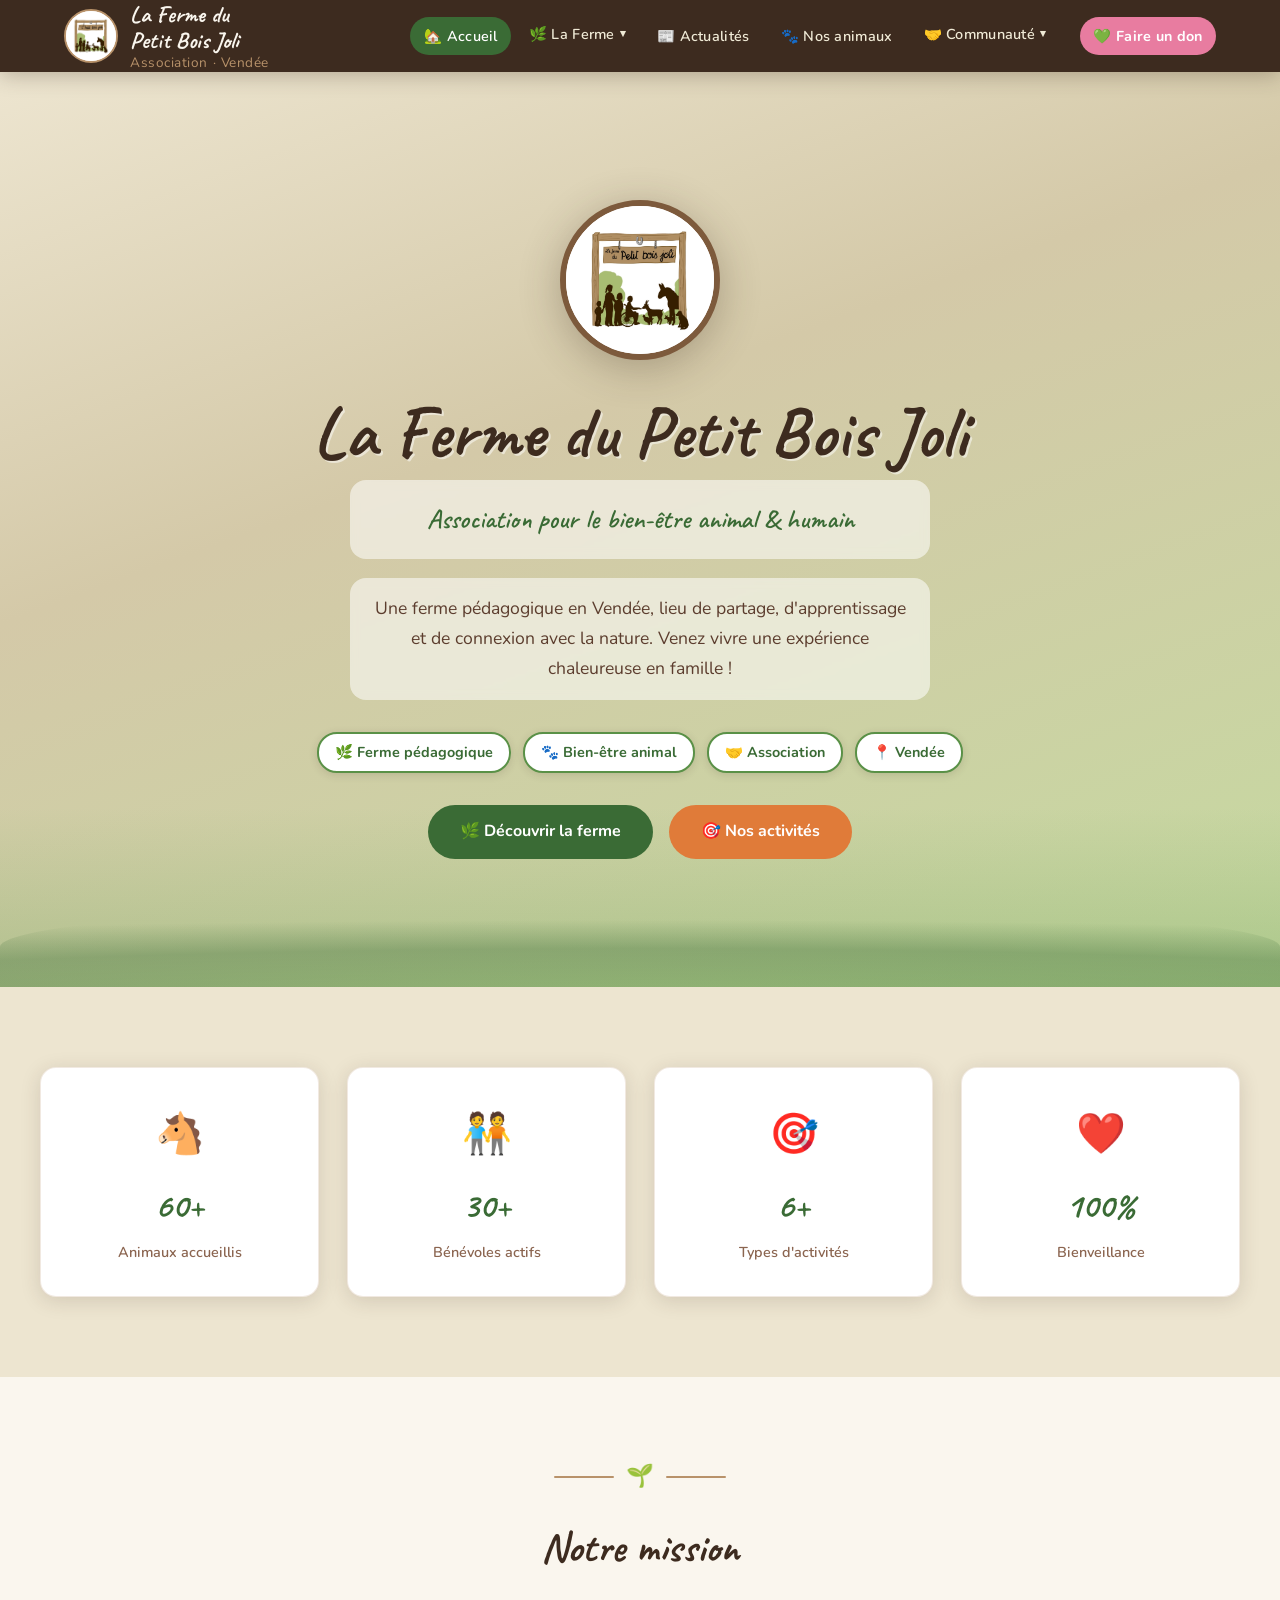
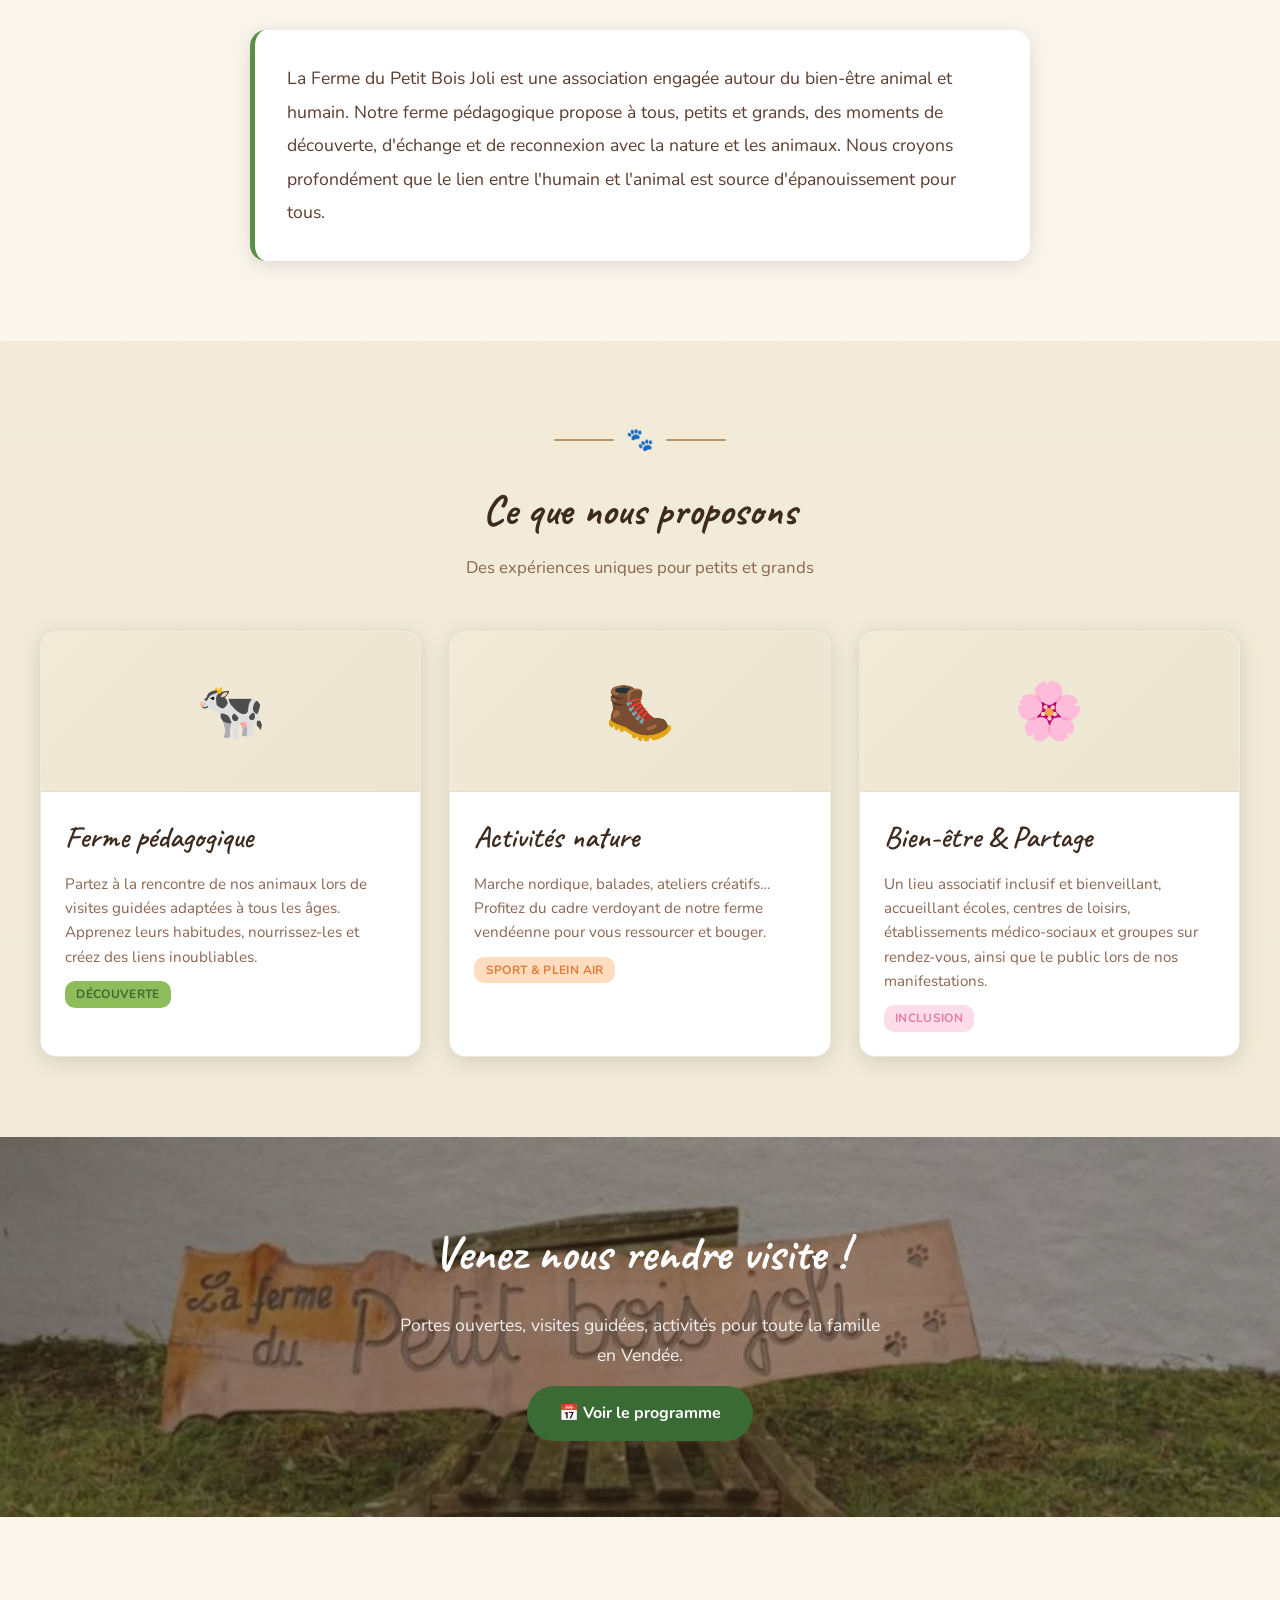
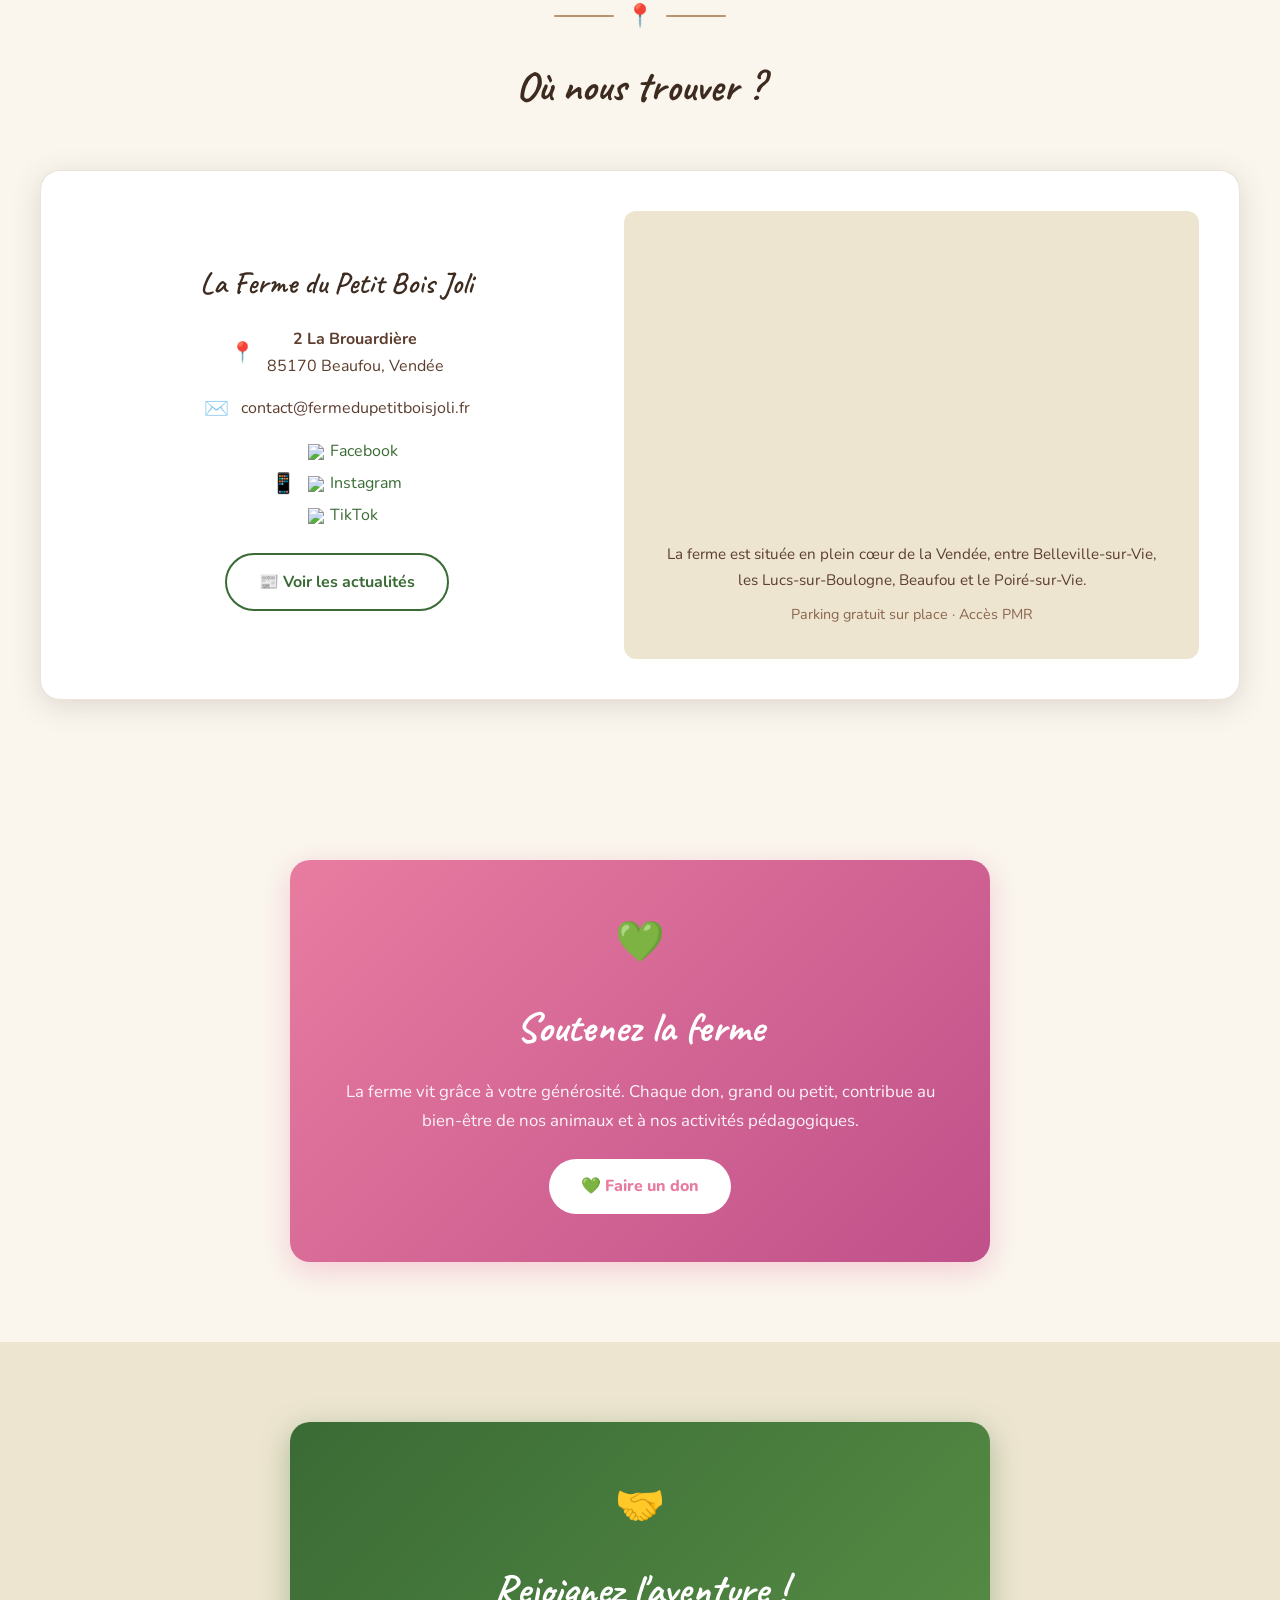
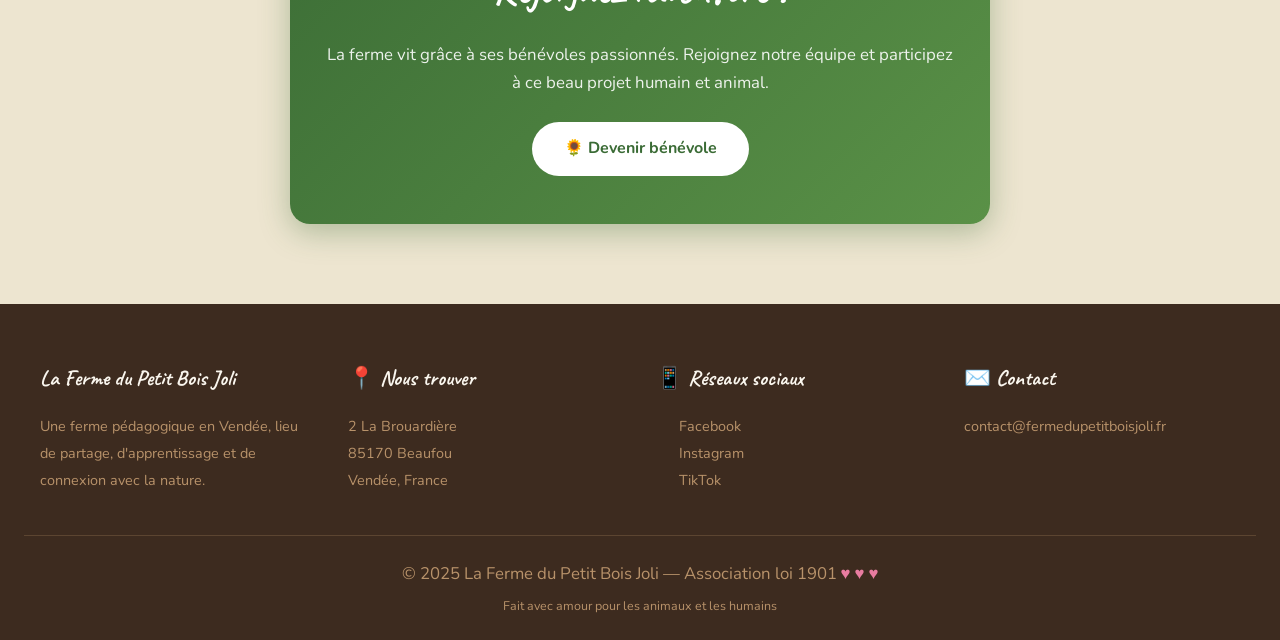
==== index.html @ 507bca91 "init" ====
<!DOCTYPE html>
<html lang="fr">
<head>
  <meta charset="UTF-8">
  <meta name="viewport" content="width=device-width, initial-scale=1.0">
  <title>La Ferme du Petit Bois Joli — Accueil</title>
    <link rel="icon" type="image/jpeg" href="assets/logo/logo.jpg">
  <meta name="description" content="La Ferme du Petit Bois Joli est une association autour du bien-être animal et humain en Vendée. Ferme pédagogique, activités nature et médiation animale.">
  <link rel="stylesheet" href="style/main.css">
</head>
<body>

<div id="site-header"></div>

<!-- ══ HERO ══ -->
<section class="hero">
  <div class="hero-bg-decor">
    <div class="grass"></div>
  </div>
  <div class="hero-content">
    <img src="assets/logo/logo.jpg" alt="Logo La Ferme du Petit Bois Joli" class="hero-logo">
    <h1 id="hero-title"></h1>
    <p class="subtitle" id="hero-subtitle"></p>
    <p id="hero-desc"></p>
    <div class="hero-badges" id="hero-badges"></div>
    <div class="gap-center">
      <a id="hero-btn1" class="btn btn-primary" href="#">🌿 Découvrir la ferme</a>
      <a id="hero-btn2" class="btn btn-secondary" href="#">🎯 Nos activités</a>
    </div>
  </div>
</section>

<!-- ══ CHIFFRES ══ -->
<section class="bg-alt">
  <div class="section-inner">
    <div class="cards-grid" id="chiffres-grid" style="grid-template-columns: repeat(auto-fit, minmax(180px, 1fr));">
    </div>
  </div>
</section>

<!-- ══ MISSION ══ -->
<section>
  <div class="section-inner">
    <div class="section-title fade-up">
      <div class="section-divider">
        <div class="line"></div>
        <span class="icon">🌱</span>
        <div class="line"></div>
      </div>
      <h2 id="mission-titre"></h2>
    </div>
    <div class="highlight-box fade-up" style="max-width:780px;margin:0 auto;">
      <p id="mission-texte" style="font-size:1.1rem;line-height:1.9;"></p>
    </div>
  </div>
</section>

<!-- ══ CARTES SERVICES ══ -->
<section class="bg-wood">
  <div class="section-inner">
    <div class="section-title fade-up">
      <div class="section-divider">
        <div class="line"></div>
        <span class="icon">🐾</span>
        <div class="line"></div>
      </div>
      <h2>Ce que nous proposons</h2>
      <p>Des expériences uniques pour petits et grands</p>
    </div>
    <div class="cards-grid" id="services-grid"></div>
  </div>
</section>

<!-- ══ PHOTO BANNER ══ -->
<section style="padding: 0; position: relative; overflow: hidden; height: 380px;">
  <img src="assets\logo\logo_bannière.webp"
       alt="Portes ouvertes de la ferme"
       style="width:100%;height:100%;object-fit:cover;object-position:center top;">
  <div style="position:absolute;inset:0;background:rgba(61,43,31,0.5);display:flex;align-items:center;justify-content:center;flex-direction:column;gap:1rem;padding:2rem;text-align:center;">
    <h2 style="color:white;font-size:clamp(2rem,5vw,3rem);">Venez nous rendre visite !</h2>
    <p style="color:rgba(255,255,255,0.9);font-size:1.1rem;max-width:500px;">Portes ouvertes, visites guidées, activités pour toute la famille en Vendée.</p>
    <a href="actualite.html" class="btn btn-primary">📅 Voir le programme</a>
  </div>
</section>

<!-- ══ LOCALISATION ══ -->
<section>
  <div class="section-inner">
    <div class="section-title fade-up">
      <div class="section-divider">
        <div class="line"></div>
        <span class="icon">📍</span>
        <div class="line"></div>
      </div>
      <h2>Où nous trouver ?</h2>
    </div>
    <div class="location-card fade-up">
      <div class="location-info" style="text-align:center;align-items:center;">
        <h3>La Ferme du Petit Bois Joli</h3>
        <div class="location-detail">
          <span class="icon">📍</span>
          <div>
            <strong>2 La Brouardière</strong><br>
            85170 Beaufou, Vendée
          </div>
        </div>
        <div class="location-detail">
          <span class="icon">✉️</span>
          <div>contact@fermedupetitboisjoli.fr</div>
        </div>
        <div class="location-detail">
          <span class="icon">📱</span>
          <div>
            <a href="https://www.facebook.com/p/La-Ferme-du-Petit-Bois-Joli-61573866923563/" target="_blank" rel="noopener" style="display:flex;align-items:center;gap:0.4rem;margin-bottom:0.3rem;">
              <img src="https://cdn.simpleicons.org/facebook/1877F2" width="16" height="16" alt="Facebook"> Facebook
            </a>
            <a href="https://www.instagram.com/lafermedupetitboisjoli/" target="_blank" rel="noopener" style="display:flex;align-items:center;gap:0.4rem;margin-bottom:0.3rem;">
              <img src="https://cdn.simpleicons.org/instagram/E4405F" width="16" height="16" alt="Instagram"> Instagram
            </a>
            <a href="https://www.tiktok.com/@lafermedupetitboi" target="_blank" rel="noopener" style="display:flex;align-items:center;gap:0.4rem;">
              <img src="https://cdn.simpleicons.org/tiktok/000000" width="16" height="16" alt="TikTok"> TikTok
            </a>
          </div>
        </div>
        <div style="margin-top:1.5rem;">
          <a href="actualite.html" class="btn btn-outline">📰 Voir les actualités</a>
        </div>
      </div>
      <div style="flex:1;min-width:250px;background:var(--bg-section);border-radius:12px;padding:2rem;text-align:center;">
        <div style="font-size:4rem;margin-bottom:1rem;">

        <iframe style="width: 100%; height: 250px; border: 0;" allowfullscreen allow="geolocation" src="https://u.osmfr.org/m/1428121/"></iframe>
        </div>
        <p style="font-size:0.95rem;">La ferme est située en plein cœur de la Vendée, entre Belleville-sur-Vie, les Lucs-sur-Boulogne, Beaufou et le Poiré-sur-Vie.</p>
        <p style="font-size:0.9rem;color:var(--text-light);margin-top:0.5rem;">Parking gratuit sur place · Accès PMR</p>
      </div>
    </div>
  </div>
</section>



<!-- ══ CTA DONS ══ -->
<section>
  <div class="section-inner text-center fade-up">
    <div style="background:linear-gradient(135deg,var(--pink-accent),#C0508A);border-radius:20px;padding:3rem 2rem;max-width:700px;margin:0 auto;box-shadow:0 8px 30px rgba(232,124,160,0.35);">
      <div style="font-size:2.5rem;margin-bottom:1rem;">💚</div>
      <h2 style="color:white;">Soutenez la ferme</h2>
      <p style="color:rgba(255,255,255,0.92);margin:1rem 0 1.5rem;">La ferme vit grâce à votre générosité. Chaque don, grand ou petit, contribue au bien-être de nos animaux et à nos activités pédagogiques.</p>
      <a href="dons.html" class="btn" style="background:white;color:var(--pink-accent);font-weight:800;">💚 Faire un don</a>
    </div>
  </div>
</section>

<!-- ══ CTA BENEVOLES ══ -->
<section class="bg-alt">
  <div class="section-inner text-center fade-up">
    <div class="info-banner" style="max-width:700px;margin:0 auto;">
      <div style="font-size:2.5rem;margin-bottom:1rem;">🤝</div>
      <h2>Rejoignez l'aventure !</h2>
      <p style="margin:1rem 0 1.5rem;">La ferme vit grâce à ses bénévoles passionnés. Rejoignez notre équipe et participez à ce beau projet humain et animal.</p>
      <a href="benevoles.html" class="btn" style="background:white;color:var(--green-dark);">🌻 Devenir bénévole</a>
    </div>
  </div>
</section>

<div id="site-footer"></div>

<script src="data/accueil.js"></script>
<script src="js/main.js"></script>
<script>
document.addEventListener('DOMContentLoaded', () => {
  const d = accueilData;

  // Hero
  document.getElementById('hero-title').textContent   = d.hero.titre;
  document.getElementById('hero-subtitle').textContent = d.hero.sousTitre;
  document.getElementById('hero-desc').textContent     = d.hero.description;
  document.getElementById('hero-btn1').href = d.hero.btnPrimary.href;
  document.getElementById('hero-btn1').innerHTML = '🌿 ' + d.hero.btnPrimary.label;
  document.getElementById('hero-btn2').href = d.hero.btnSecondary.href;
  document.getElementById('hero-btn2').innerHTML = '🎯 ' + d.hero.btnSecondary.label;

  const badgesEl = document.getElementById('hero-badges');
  d.hero.badges.forEach(b => {
    badgesEl.innerHTML += `<span class="badge">${b.icon} ${b.label}</span>`;
  });

  // Chiffres
  const chiffresEl = document.getElementById('chiffres-grid');
  d.chiffres.forEach(c => {
    chiffresEl.innerHTML += `
      <div class="card fade-up" style="text-align:center;padding:2rem 1rem;">
        <div style="font-size:2.5rem;margin-bottom:0.5rem;">${c.icone}</div>
        <div style="font-family:'Caveat',cursive;font-size:2.2rem;font-weight:700;color:var(--green-dark);">${c.valeur}</div>
        <div style="font-size:0.9rem;font-weight:600;color:var(--text-light);margin-top:0.25rem;">${c.label}</div>
      </div>`;
  });

  // Mission
  document.getElementById('mission-titre').textContent = d.mission.titre;
  document.getElementById('mission-texte').textContent  = d.mission.texte;

  // Services
  const servicesEl = document.getElementById('services-grid');
  d.cartes.forEach(c => {
    const tagClass = c.tagCouleur || '';
    servicesEl.innerHTML += `
      <div class="card fade-up">
        <div class="card-icon">${c.icone}</div>
        <div class="card-body">
          <h3>${c.titre}</h3>
          <p>${c.texte}</p>
          <span class="card-tag ${tagClass}">${c.tag}</span>
        </div>
      </div>`;
  });

  // Re-trigger fade-up for dynamically added elements
  setTimeout(() => {
    const observer = new IntersectionObserver((entries) => {
      entries.forEach(e => { if (e.isIntersecting) { e.target.classList.add('visible'); observer.unobserve(e.target); }});
    }, { threshold: 0.1 });
    document.querySelectorAll('.fade-up:not(.visible)').forEach(el => observer.observe(el));
  }, 100);
});
</script>
</body>
</html>
---- style/main.css ----
/* ========================================
   LA FERME DU PETIT BOIS JOLI — Main CSS
   ======================================== */

@import url('https://fonts.googleapis.com/css2?family=Caveat:wght@400;600;700&family=Nunito:wght@300;400;600;700;800&display=swap');

:root {
  --bg-cream:       #FAF6EE;
  --bg-light:       #F0EAD6;
  --bg-section:     #EDE5D0;
  --brown-dark:     #3D2B1F;
  --brown-medium:   #7D5A3C;
  --brown-light:    #B8926A;
  --green-dark:     #3A6B35;
  --green-medium:   #5A9147;
  --green-light:    #8FBC5A;
  --orange-warm:    #E07B39;
  --pink-accent:    #E87CA0;
  --yellow-soft:    #F5C842;
  --text-dark:      #2A1A0E;
  --text-medium:    #5C3D2E;
  --text-light:     #8B6550;
  --shadow:         rgba(61, 43, 31, 0.15);
  --shadow-strong:  rgba(61, 43, 31, 0.30);
}

* {
  margin: 0;
  padding: 0;
  box-sizing: border-box;
}

html {
  scroll-behavior: smooth;
}

body {
  font-family: 'Nunito', sans-serif;
  background-color: var(--bg-cream);
  color: var(--text-dark);
  line-height: 1.7;
  overflow-x: hidden;
}

/* ── Typography ── */
h1, h2, h3 {
  font-family: 'Caveat', cursive;
  color: var(--brown-dark);
}

h1 { font-size: clamp(2.2rem, 5vw, 3.5rem); font-weight: 700; }
h2 { font-size: clamp(1.8rem, 4vw, 2.6rem); font-weight: 700; }
h3 { font-size: clamp(1.3rem, 3vw, 1.9rem); font-weight: 600; }

p { color: var(--text-medium); font-size: 1.05rem; }

a {
  color: var(--green-dark);
  text-decoration: none;
  transition: color 0.2s;
}
a:hover { color: var(--orange-warm); }

/* ── Header / Nav ── */
header {
  position: sticky;
  top: 0;
  z-index: 1000;
  background: var(--brown-dark);
  box-shadow: 0 3px 20px var(--shadow-strong);
}

.header-inner {
  max-width: 1200px;
  margin: 0 auto;
  padding: 0 1.5rem;
  display: flex;
  align-items: center;
  justify-content: space-between;
  height: 72px;
}

.logo-link {
  display: flex;
  align-items: center;
  gap: 0.75rem;
  text-decoration: none;
}

.logo-link img {
  height: 54px;
  width: 54px;
  object-fit: contain;
  border-radius: 50%;
  border: 2px solid var(--brown-light);
  background: white;
}

.logo-link .site-name {
  font-family: 'Caveat', cursive;
  font-size: 1.45rem;
  font-weight: 700;
  color: var(--bg-cream);
  line-height: 1.15;
}

.logo-link .site-name span {
  display: block;
  font-size: 0.85rem;
  font-family: 'Nunito', sans-serif;
  font-weight: 400;
  color: var(--brown-light);
  letter-spacing: 0.04em;
}

nav {
  display: flex;
  gap: 0.25rem;
}

nav a {
  color: var(--bg-light);
  font-size: 0.9rem;
  font-weight: 600;
  padding: 0.45rem 0.85rem;
  border-radius: 20px;
  transition: background 0.2s, color 0.2s;
  letter-spacing: 0.02em;
  white-space: nowrap;
}

nav a:hover,
nav a.active {
  background: var(--green-dark);
  color: white;
}

/* ── Dropdown ── */
.nav-dropdown {
  position: relative;
}

.nav-drop-btn {
  background: none;
  border: none;
  cursor: pointer;
  color: var(--bg-light);
  font-size: 0.9rem;
  font-weight: 600;
  padding: 0.45rem 0.85rem;
  border-radius: 20px;
  display: flex;
  align-items: center;
  gap: 0.3rem;
  transition: background 0.2s, color 0.2s;
  white-space: nowrap;
  letter-spacing: 0.02em;
  font-family: 'Nunito', sans-serif;
}

.nav-drop-btn:hover,
.nav-drop-btn.active {
  background: var(--green-dark);
  color: white;
}

.drop-arrow {
  font-size: 0.7rem;
  transition: transform 0.2s;
  display: inline-block;
}

.nav-dropdown.open .drop-arrow { transform: rotate(180deg); }

.nav-drop-menu {
  display: none;
  position: absolute;
  top: calc(100% + 8px);
  left: 50%;
  transform: translateX(-50%);
  background: var(--brown-dark);
  border-radius: 14px;
  padding: 0.5rem;
  min-width: 200px;
  box-shadow: 0 8px 30px rgba(0,0,0,0.35);
  z-index: 200;
  border: 1px solid rgba(184,146,106,0.2);
}

.nav-drop-menu::before {
  content: '';
  position: absolute;
  top: -6px; left: 50%; transform: translateX(-50%);
  width: 12px; height: 12px;
  background: var(--brown-dark);
  border-left: 1px solid rgba(184,146,106,0.2);
  border-top: 1px solid rgba(184,146,106,0.2);
  clip-path: polygon(0 100%, 100% 0, 0 0);
  rotate: 45deg;
}

.nav-dropdown.open .nav-drop-menu { display: block; animation: drop-in 0.18s ease; }

@keyframes drop-in {
  from { opacity: 0; transform: translateX(-50%) translateY(-6px); }
  to   { opacity: 1; transform: translateX(-50%) translateY(0); }
}

.nav-drop-menu a {
  display: block;
  padding: 0.55rem 1rem;
  border-radius: 10px;
  color: var(--bg-light);
  font-size: 0.88rem;
  white-space: nowrap;
}

.nav-drop-menu a:hover,
.nav-drop-menu a.active {
  background: var(--green-dark);
  color: white;
}

/* ── CTA don ── */
.nav-cta {
  background: var(--pink-accent) !important;
  color: white !important;
  border-radius: 20px;
  margin-left: 1rem;
  font-weight: 700 !important;
}
.nav-cta:hover {
  background: #d0608a !important;
  color: white !important;
}

.nav-toggle {
  display: none;
  background: none;
  border: none;
  cursor: pointer;
  padding: 0.5rem;
  color: var(--bg-cream);
  font-size: 1.5rem;
}

/* ── Hero ── */
.hero {
  position: relative;
  min-height: 88vh;
  display: flex;
  align-items: center;
  justify-content: center;
  overflow: hidden;
  background: linear-gradient(160deg, #EDE5D0 0%, #D4C9A8 40%, #C5D9A0 100%);
}

.hero-bg-decor {
  position: absolute;
  inset: 0;
  pointer-events: none;
  overflow: hidden;
}

.hero-bg-decor::before {
  content: '';
  position: absolute;
  bottom: 0; left: 0; right: 0;
  height: 180px;
  background: linear-gradient(to top, rgba(90,145,71,0.25), transparent);
}

.hero-bg-decor .grass {
  position: absolute;
  bottom: -5px; left: 0; right: 0;
  height: 90px;
  background: radial-gradient(ellipse 120% 80% at 50% 100%, var(--green-medium) 0%, var(--green-dark) 60%, transparent 100%);
  opacity: 0.35;
  border-radius: 50% 50% 0 0;
}

.hero-content {
  position: relative;
  z-index: 2;
  text-align: center;
  max-width: 800px;
  padding: 3rem 2rem;
}

.hero-logo {
  width: 160px;
  height: 160px;
  object-fit: contain;
  background: white;
  border-radius: 50%;
  border: 6px solid var(--brown-medium);
  box-shadow: 0 8px 40px var(--shadow-strong);
  margin-bottom: 1.5rem;
  animation: float 4s ease-in-out infinite;
}

@keyframes float {
  0%, 100% { transform: translateY(0); }
  50%       { transform: translateY(-8px); }
}

.hero h1 {
  font-size: clamp(2.8rem, 6vw, 4.5rem);
  color: var(--brown-dark);
  text-shadow: 2px 2px 0 rgba(255,255,255,0.5);
  margin-bottom: 0.5rem;
  line-height: 1.1;
}

.hero .subtitle {
  font-family: 'Caveat', cursive;
  font-size: clamp(1.2rem, 3vw, 1.7rem);
  color: var(--green-dark);
  font-weight: 600;
  margin-bottom: 1.2rem;
}

.hero p {
  font-size: 1.1rem;
  color: var(--text-medium);
  max-width: 580px;
  margin: 0 auto 2rem;
  background: rgba(255,255,255,0.55);
  padding: 1rem 1.5rem;
  border-radius: 16px;
  backdrop-filter: blur(4px);
}

.hero-badges {
  display: flex;
  justify-content: center;
  flex-wrap: wrap;
  gap: 0.75rem;
  margin-bottom: 2rem;
}

.badge {
  background: white;
  border: 2px solid var(--green-medium);
  color: var(--green-dark);
  padding: 0.4rem 1rem;
  border-radius: 20px;
  font-size: 0.9rem;
  font-weight: 700;
  display: flex;
  align-items: center;
  gap: 0.4rem;
  box-shadow: 0 2px 8px var(--shadow);
}

.btn {
  display: inline-flex;
  align-items: center;
  gap: 0.5rem;
  padding: 0.85rem 2rem;
  border-radius: 30px;
  font-weight: 700;
  font-size: 1rem;
  cursor: pointer;
  border: none;
  transition: transform 0.2s, box-shadow 0.2s;
  text-decoration: none;
}

.btn:hover {
  transform: translateY(-2px);
  box-shadow: 0 6px 20px var(--shadow-strong);
}

.btn-primary {
  background: var(--green-dark);
  color: white;
}

.btn-secondary {
  background: var(--orange-warm);
  color: white;
}
.btn-secondary:hover{
  color: var(--green-dark) !important;
}

.btn-outline {
  background: transparent;
  color: var(--green-dark);
  border: 2px solid var(--green-dark);
}

.btn-outline:hover {
  background: var(--green-dark);
  color: white;
}

/* ── Sections ── */
section {
  padding: 5rem 1.5rem;
}

.section-inner {
  max-width: 1200px;
  margin: 0 auto;
}

.section-title {
  text-align: center;
  margin-bottom: 3rem;
}

.section-title h2 {
  margin-bottom: 0.5rem;
}

.section-title p {
  font-size: 1.05rem;
  color: var(--text-light);
  max-width: 600px;
  margin: 0 auto;
}

.section-divider {
  display: flex;
  align-items: center;
  justify-content: center;
  gap: 0.75rem;
  margin-bottom: 1rem;
}

.section-divider .line {
  height: 2px;
  width: 60px;
  background: var(--brown-light);
  border-radius: 2px;
}

.section-divider .icon {
  font-size: 1.4rem;
}

/* ── Wood Panel ── */
.wood-panel {
  background:
    linear-gradient(135deg, #C4974A 0%, #B8854A 30%, #A07040 50%, #B8854A 70%, #C4974A 100%);
  border-radius: 12px;
  padding: 0.35rem 1.2rem;
  display: inline-block;
  box-shadow: 0 4px 12px var(--shadow-strong), inset 0 1px 0 rgba(255,255,255,0.2);
  color: var(--brown-dark);
  font-family: 'Caveat', cursive;
  font-weight: 700;
  font-size: 1.05rem;
}

/* ── Cards ── */
.cards-grid {
  display: grid;
  grid-template-columns: repeat(auto-fill, minmax(280px, 1fr));
  gap: 1.75rem;
}

.card {
  background: white;
  border-radius: 16px;
  overflow: hidden;
  box-shadow: 0 4px 20px var(--shadow);
  transition: transform 0.25s, box-shadow 0.25s;
  border: 1px solid rgba(184,146,106,0.2);
}

.card:hover {
  transform: translateY(-5px);
  box-shadow: 0 12px 40px var(--shadow-strong);
}

.card-icon {
  background: linear-gradient(135deg, var(--bg-light), var(--bg-section));
  padding: 2rem;
  text-align: center;
  font-size: 3.5rem;
  border-bottom: 1px solid rgba(184,146,106,0.15);
}

.card-body {
  padding: 1.25rem 1.5rem 1.5rem;
}

.card-body h3 {
  margin-bottom: 0.5rem;
  color: var(--brown-dark);
}

.card-body p {
  font-size: 0.95rem;
  color: var(--text-light);
  line-height: 1.6;
}

.card-tag {
  display: inline-block;
  background: var(--green-light);
  color: var(--green-dark);
  font-size: 0.75rem;
  font-weight: 700;
  padding: 0.2rem 0.7rem;
  border-radius: 10px;
  margin-top: 0.75rem;
  letter-spacing: 0.03em;
  text-transform: uppercase;
}

.card-tag.orange { background: #FDDCBF; color: var(--orange-warm); }
.card-tag.pink   { background: #FDDDE9; color: var(--pink-accent);  }
.card-tag.brown  { background: #ECD9C6; color: var(--brown-medium); }

/* ── Info Banner ── */
.info-banner {
  background: linear-gradient(135deg, var(--green-dark), var(--green-medium));
  color: white;
  padding: 3rem 2rem;
  border-radius: 20px;
  text-align: center;
  box-shadow: 0 8px 30px rgba(58,107,53,0.35);
}

.info-banner h2 {
  color: white;
  margin-bottom: 0.5rem;
}

.info-banner p { color: rgba(255,255,255,0.9); }

/* ── Timeline ── */
.timeline {
  position: relative;
  max-width: 750px;
  margin: 0 auto;
  padding-left: 2rem;
}

.timeline::before {
  content: '';
  position: absolute;
  left: 0.75rem;
  top: 0; bottom: 0;
  width: 3px;
  background: linear-gradient(to bottom, var(--green-medium), var(--brown-light));
  border-radius: 2px;
}

.timeline-item {
  position: relative;
  padding: 0 0 2.5rem 2rem;
}

.timeline-item:last-child { padding-bottom: 0; }

.timeline-dot {
  position: absolute;
  left: -0.65rem;
  top: 0.35rem;
  width: 24px;
  height: 24px;
  border-radius: 50%;
  background: var(--green-dark);
  border: 3px solid white;
  box-shadow: 0 0 0 3px var(--green-medium);
  display: flex;
  align-items: center;
  justify-content: center;
  font-size: 0.7rem;
}

.timeline-year {
  font-family: 'Caveat', cursive;
  font-size: 1.4rem;
  font-weight: 700;
  color: var(--green-dark);
  margin-bottom: 0.25rem;
}

.timeline-content {
  background: white;
  padding: 1.2rem 1.5rem;
  border-radius: 12px;
  box-shadow: 0 3px 15px var(--shadow);
  border-left: 4px solid var(--green-medium);
}

.timeline-content h3 {
  margin-bottom: 0.4rem;
  font-size: 1.3rem;
}

/* ── News ── */
.news-card {
  background: white;
  border-radius: 16px;
  overflow: hidden;
  box-shadow: 0 4px 20px var(--shadow);
  transition: transform 0.25s;
  border: 1px solid rgba(184,146,106,0.2);
}

.news-card:hover { transform: translateY(-4px); }

.news-card img {
  width: 100%;
  height: 220px;
  object-fit: cover;
}

.news-card-body {
  padding: 1.5rem;
}

.news-date {
  font-size: 0.8rem;
  color: var(--text-light);
  font-weight: 600;
  text-transform: uppercase;
  letter-spacing: 0.05em;
  margin-bottom: 0.4rem;
}

.news-card-body h3 { margin-bottom: 0.5rem; }

/* ── Volunteer ── */
.volunteer-card {
  background: white;
  border-radius: 16px;
  padding: 2rem 1.5rem;
  text-align: center;
  box-shadow: 0 4px 20px var(--shadow);
  transition: transform 0.25s;
  border: 1px solid rgba(184,146,106,0.2);
}

.volunteer-card:hover { transform: translateY(-4px); }

.volunteer-avatar {
  width: 90px;
  height: 90px;
  border-radius: 50%;
  background: linear-gradient(135deg, var(--bg-light), var(--bg-section));
  display: flex;
  align-items: center;
  justify-content: center;
  font-size: 2.5rem;
  margin: 0 auto 1rem;
  border: 3px solid var(--brown-light);
  box-shadow: 0 4px 12px var(--shadow);
}

.volunteer-card h3 { margin-bottom: 0.25rem; }

.volunteer-role {
  font-size: 0.85rem;
  font-weight: 700;
  color: var(--green-dark);
  text-transform: uppercase;
  letter-spacing: 0.05em;
  margin-bottom: 0.75rem;
}

/* ── Section alternating bg ── */
.bg-alt  { background: var(--bg-section); }
.bg-wood {
  background:
    linear-gradient(rgba(240,234,214,0.92), rgba(240,234,214,0.92)),
    repeating-linear-gradient(
      90deg,
      rgba(184,146,106,0.08) 0px,
      rgba(184,146,106,0.08) 2px,
      transparent 2px,
      transparent 60px
    );
}

/* ── Location card ── */
.location-card {
  background: white;
  border-radius: 20px;
  padding: 2.5rem;
  box-shadow: 0 6px 30px var(--shadow);
  display: flex;
  flex-wrap: wrap;
  gap: 2rem;
  align-items: center;
  border: 1px solid rgba(184,146,106,0.25);
}

.location-info { flex: 1; min-width: 250px; }
.location-info h3 { margin-bottom: 1rem; }

.location-detail {
  display: flex;
  align-items: center;
  justify-content: center;
  gap: 0.75rem;
  margin-bottom: 0.75rem;
  color: var(--text-medium);
}

.location-detail .icon { font-size: 1.25rem; flex-shrink: 0; }

/* ── Footer ── */
footer {
  background: var(--brown-dark);
  color: var(--bg-light);
  padding: 3.5rem 1.5rem 1.5rem;
}

.footer-inner {
  max-width: 1200px;
  margin: 0 auto;
  display: grid;
  grid-template-columns: repeat(auto-fit, minmax(220px, 1fr));
  gap: 2rem;
  margin-bottom: 2.5rem;
}

.footer-col h4 {
  font-family: 'Caveat', cursive;
  font-size: 1.35rem;
  color: var(--bg-cream);
  margin-bottom: 1rem;
}

.footer-col p,
.footer-col a {
  font-size: 0.9rem;
  color: var(--brown-light);
  line-height: 1.9;
  display: block;
}

.footer-col a:hover { color: var(--bg-cream); }

.footer-col .logo-footer {
  width: 70px;
  height: 70px;
  object-fit: contain;
  background: white;
  border-radius: 50%;
  border: 2px solid var(--brown-light);
  margin-bottom: 1rem;
}

.footer-bottom {
  border-top: 1px solid rgba(184,146,106,0.25);
  padding-top: 1.5rem;
  text-align: center;
  font-size: 0.85rem;
  color: var(--brown-light);
}

.footer-bottom p
{
    color: var(--brown-light);
}

.footer-hearts {
  color: var(--pink-accent);
}

/* ── Page Hero (inner pages) ── */
.page-hero {
  background: linear-gradient(135deg, var(--brown-dark) 0%, var(--brown-medium) 100%);
  padding: 4rem 2rem 3rem;
  text-align: center;
  position: relative;
  overflow: hidden;
}

.page-hero::before {
  content: '';
  position: absolute;
  bottom: -2px; left: 0; right: 0;
  height: 50px;
  background: var(--bg-cream);
  clip-path: ellipse(55% 100% at 50% 100%);
}

.page-hero h1 { color: var(--bg-cream); }
.page-hero .subtitle-page {
  color: var(--brown-light);
  font-family: 'Caveat', cursive;
  font-size: 1.35rem;
  margin-top: 0.5rem;
}

/* ── Responsive ── */
@media (max-width: 768px) {
  nav { display: none; position: absolute; top: 72px; left: 0; right: 0;
        background: var(--brown-dark); flex-direction: column;
        padding: 1rem; gap: 0.25rem; box-shadow: 0 8px 20px var(--shadow-strong); }
  nav.open { display: flex; }
  .nav-toggle { display: block; }
  .hero { min-height: auto; padding: 4rem 1rem 5rem; }
  .location-card { flex-direction: column; }
  .cards-grid { grid-template-columns: 1fr; }

  /* Dropdowns flat in mobile */
  .nav-dropdown { width: 100%; }
  .nav-drop-btn { width: 100%; justify-content: space-between; }
  .nav-drop-menu {
    position: static;
    transform: none;
    box-shadow: none;
    background: rgba(255,255,255,0.06);
    border-radius: 10px;
    margin-top: 0.25rem;
    padding: 0.25rem 0.5rem;
    min-width: unset;
    border: none;
  }
  .nav-drop-menu::before { display: none; }
  .nav-dropdown.open .nav-drop-menu { animation: none; }
  .nav-drop-menu a { padding: 0.5rem 0.75rem; }
}

@media (max-width: 480px) {
  .logo-link .site-name { font-size: 1.1rem; }
}

/* ── Animations ── */
.fade-up {
  opacity: 0;
  transform: translateY(24px);
  transition: opacity 0.6s ease, transform 0.6s ease;
}
.fade-up.visible {
  opacity: 1;
  transform: translateY(0);
}

/* ── Utilities ── */
.text-center { text-align: center; }
.mt-1 { margin-top: 0.5rem; }
.mt-2 { margin-top: 1rem; }
.mt-3 { margin-top: 1.5rem; }
.mb-2 { margin-bottom: 1rem; }
.gap-center { display: flex; justify-content: center; gap: 1rem; flex-wrap: wrap; }
.tag-green { color: var(--green-dark); font-weight: 700; }
.tag-orange { color: var(--orange-warm); font-weight: 700; }
.highlight-box {
  background: white;
  border-radius: 16px;
  padding: 2rem;
  box-shadow: 0 4px 20px var(--shadow);
  border-left: 5px solid var(--green-medium);
  margin: 2rem 0;
}
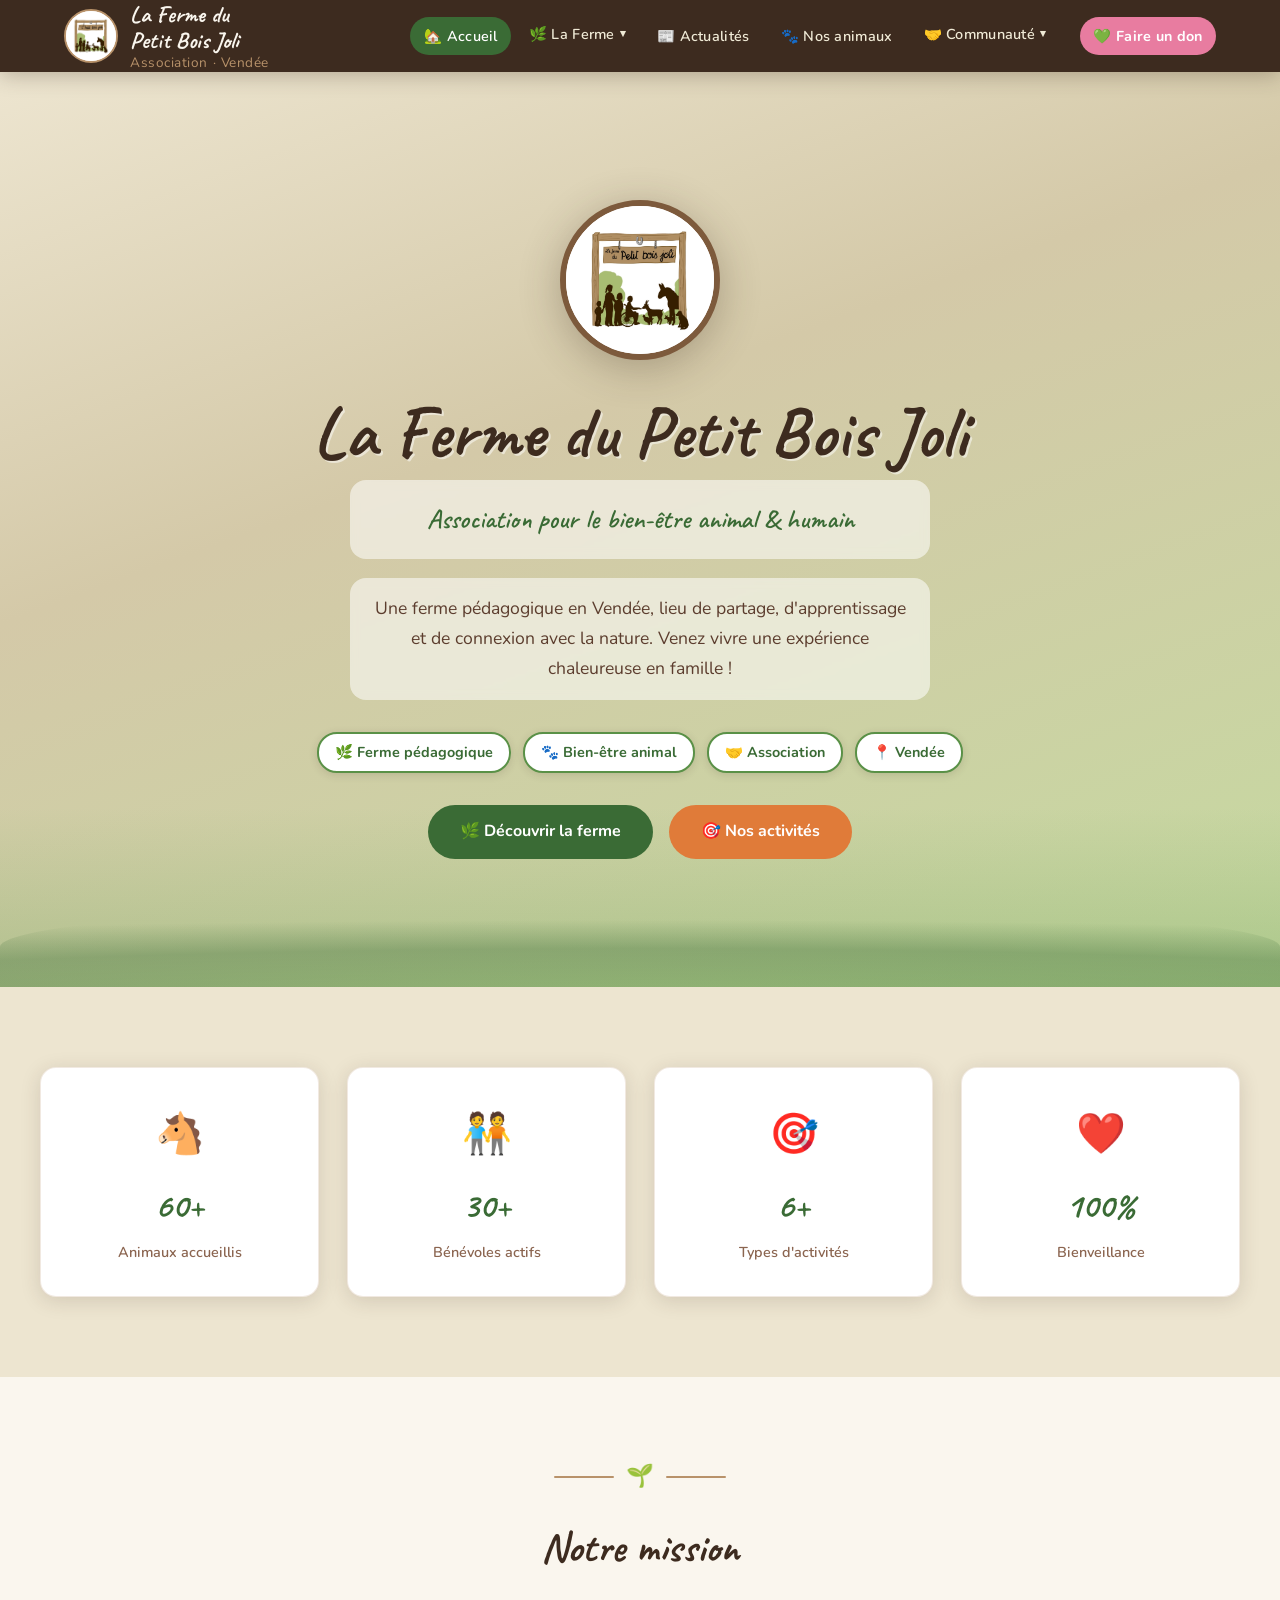
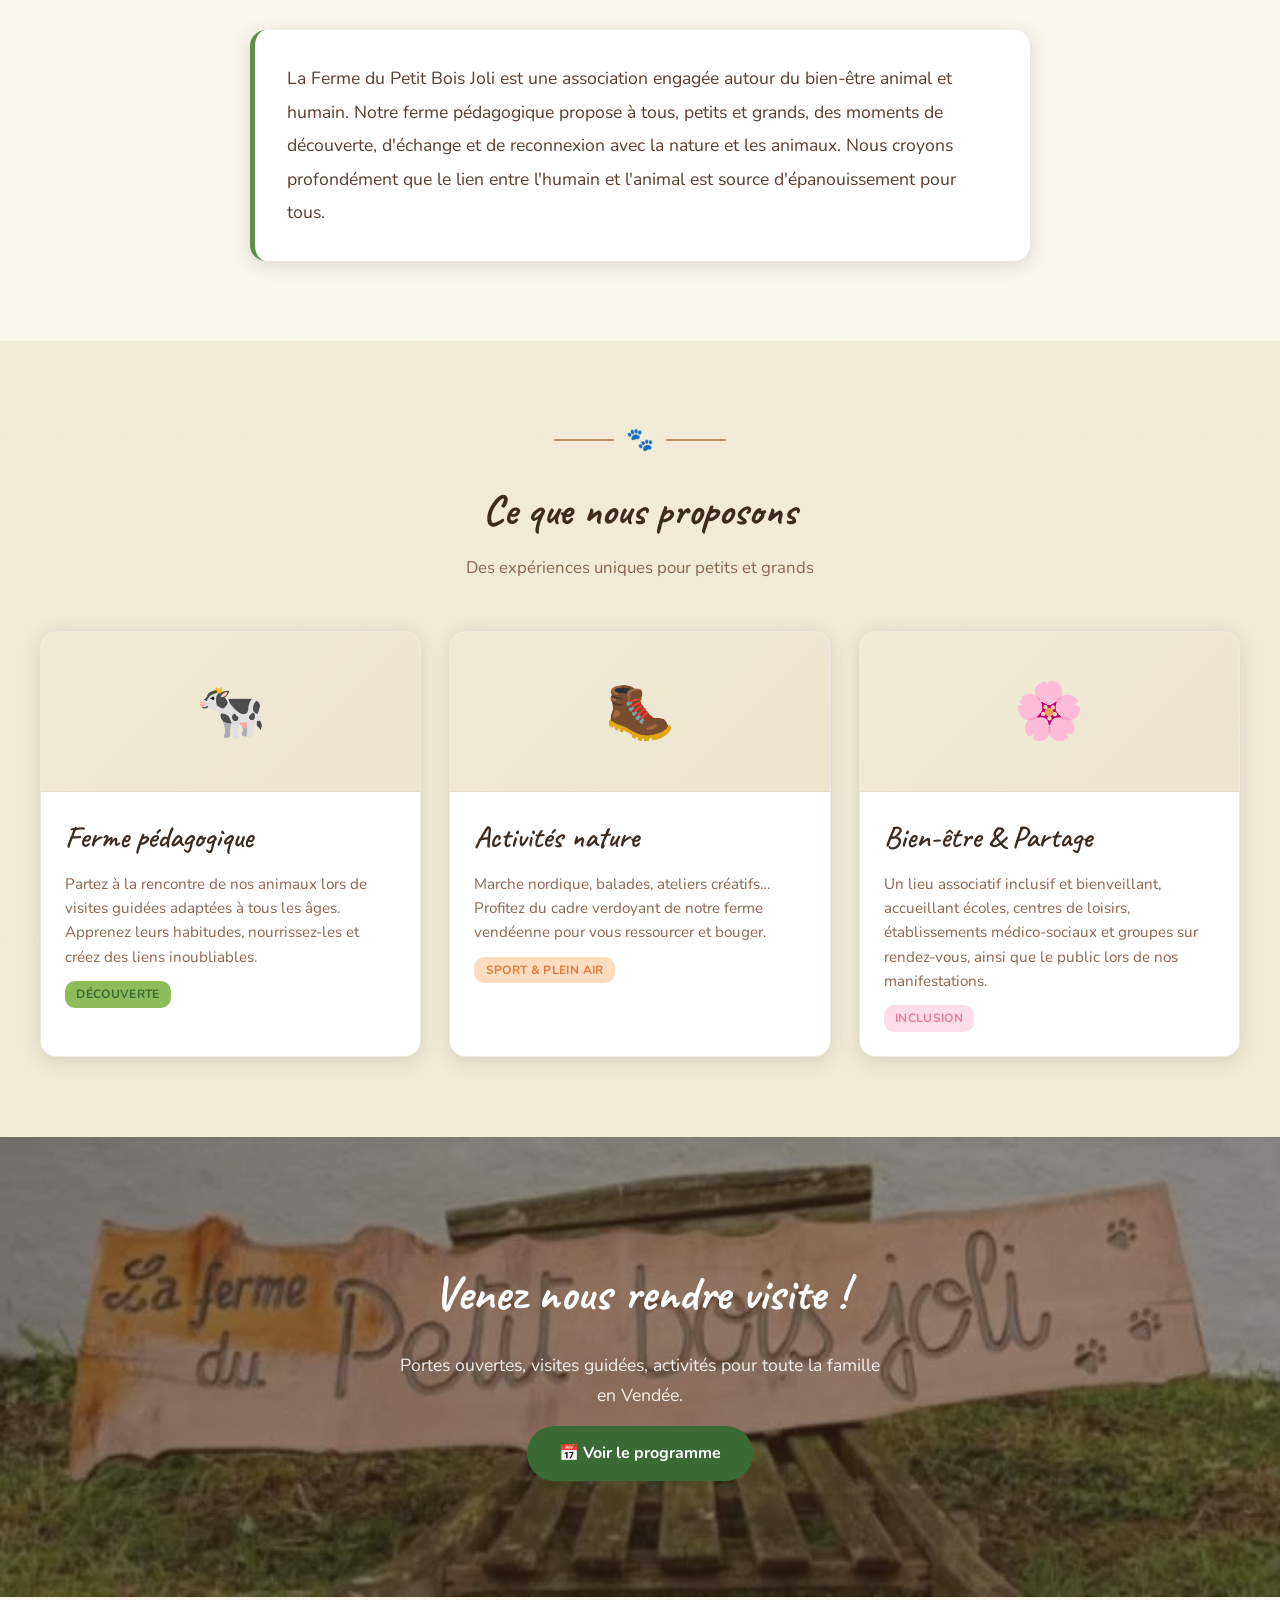
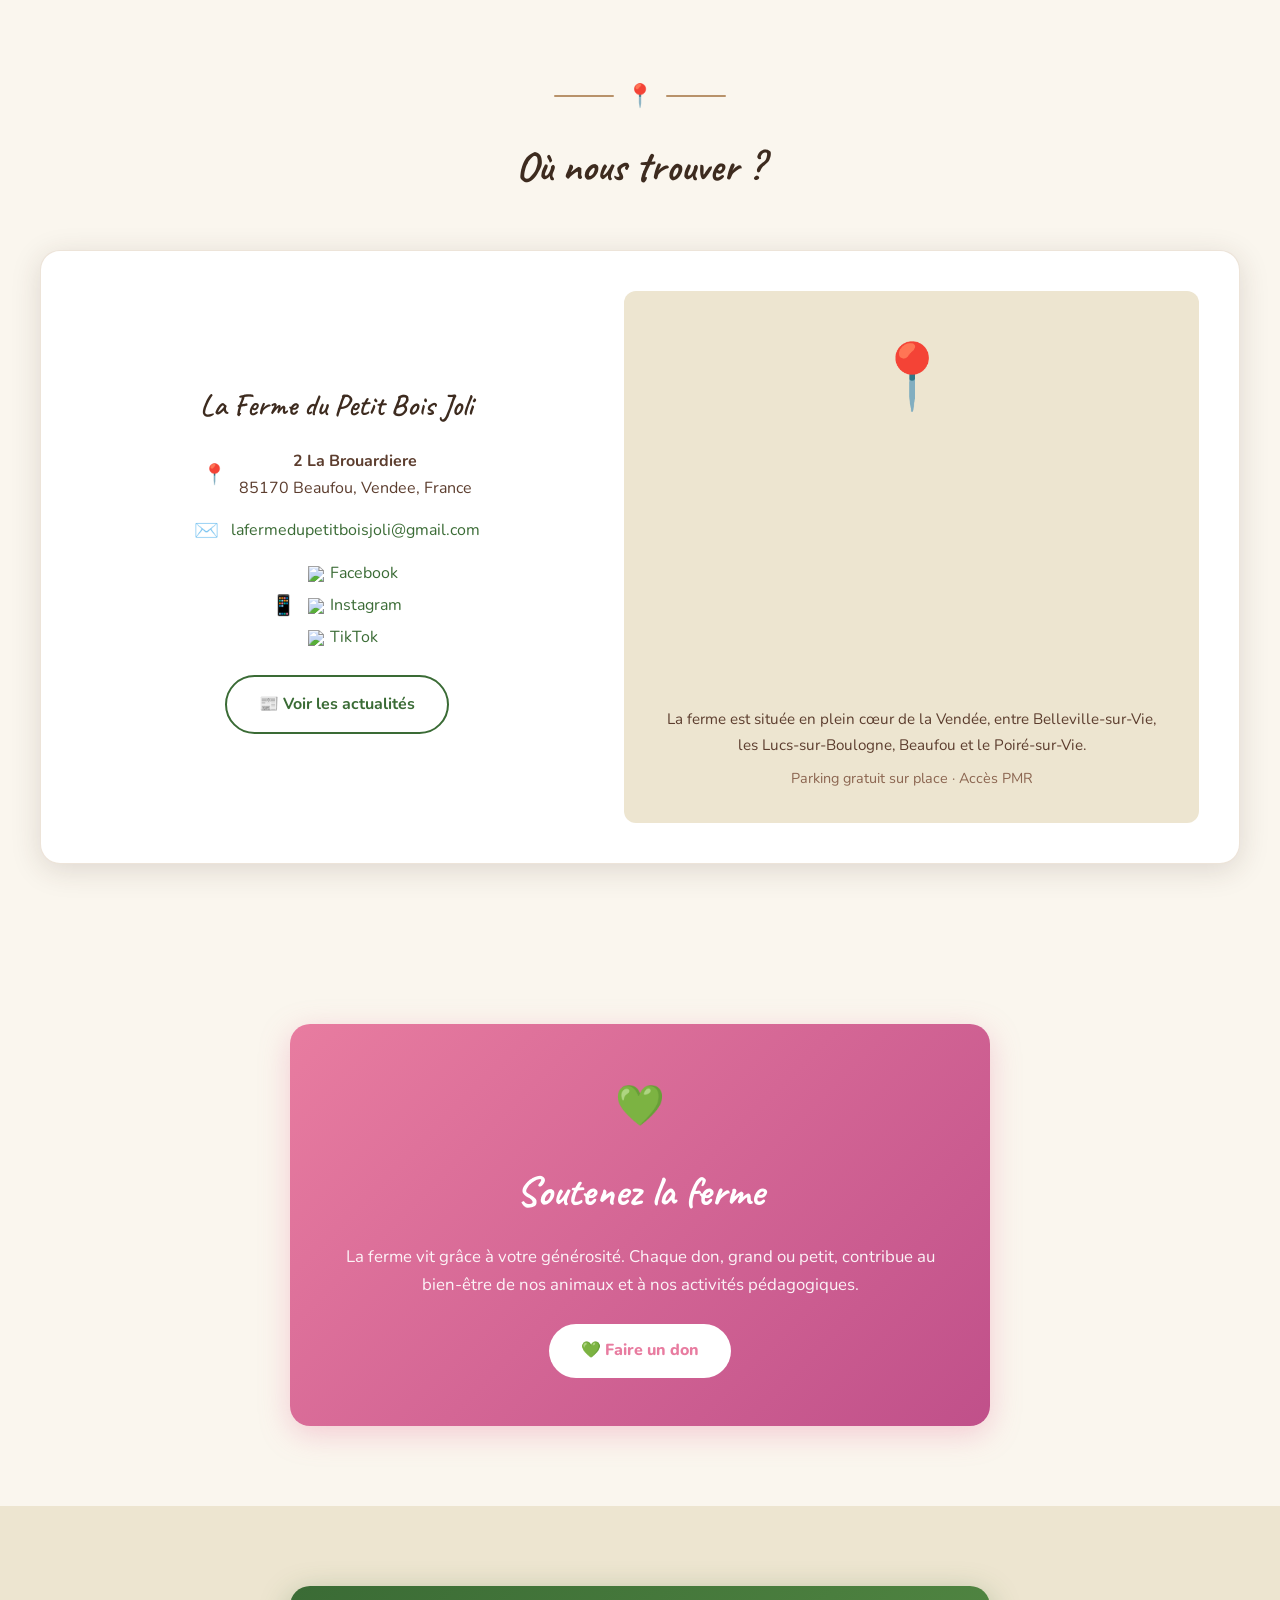
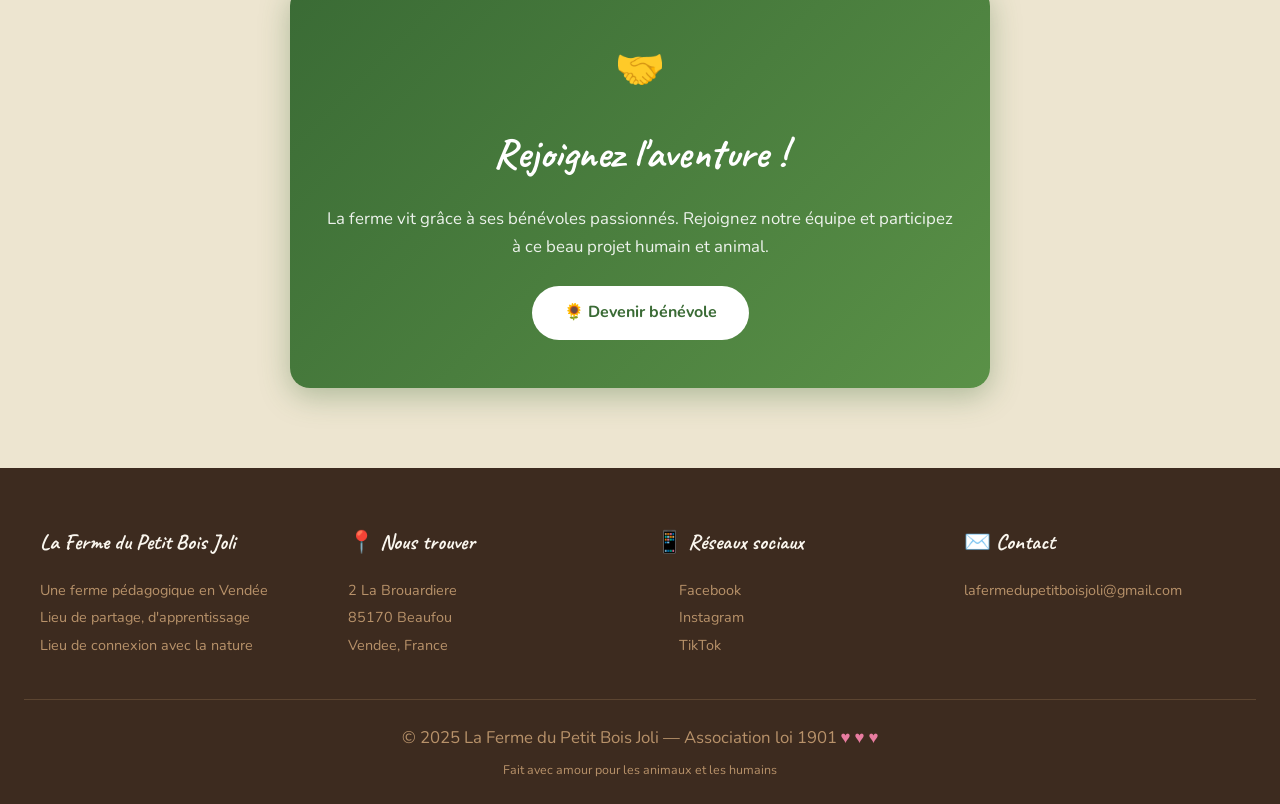
==== commit 83fa11b1: "Update files and generate partenariats" ====
--- a/index.html
+++ b/index.html
@@ -72,13 +72,16 @@
 </section>
 
 <!-- ══ PHOTO BANNER ══ -->
-<section style="padding: 0; position: relative; overflow: hidden; height: 380px;">
-  <img src="assets\logo\logo_bannière.webp"
-       alt="Portes ouvertes de la ferme"
-       style="width:100%;height:100%;object-fit:cover;object-position:center top;">
-  <div style="position:absolute;inset:0;background:rgba(61,43,31,0.5);display:flex;align-items:center;justify-content:center;flex-direction:column;gap:1rem;padding:2rem;text-align:center;">
-    <h2 style="color:white;font-size:clamp(2rem,5vw,3rem);">Venez nous rendre visite !</h2>
-    <p style="color:rgba(255,255,255,0.9);font-size:1.1rem;max-width:500px;">Portes ouvertes, visites guidées, activités pour toute la famille en Vendée.</p>
+<section class="home-banner">
+  <img
+    id="home-banner-image"
+    class="home-banner-image"
+    src="assets/logo/banniere.png"
+    alt="Portes ouvertes de la ferme"
+  >
+  <div class="home-banner-overlay">
+    <h2 class="home-banner-title">Venez nous rendre visite !</h2>
+    <p class="home-banner-text">Portes ouvertes, visites guidées, activités pour toute la famille en Vendée.</p>
     <a href="actualite.html" class="btn btn-primary">📅 Voir le programme</a>
   </div>
 </section>
@@ -95,44 +98,42 @@
       <h2>Où nous trouver ?</h2>
     </div>
     <div class="location-card fade-up">
-      <div class="location-info" style="text-align:center;align-items:center;">
+      <div class="location-info location-info-center">
         <h3>La Ferme du Petit Bois Joli</h3>
         <div class="location-detail">
           <span class="icon">📍</span>
           <div>
-            <strong>2 La Brouardière</strong><br>
-            85170 Beaufou, Vendée
+            <strong id="adresse-rue"></strong><br>
+            <span id="adresse-line2"></span>
           </div>
         </div>
         <div class="location-detail">
           <span class="icon">✉️</span>
-          <div>contact@fermedupetitboisjoli.fr</div>
+          <div id="adresse-email"></div>
         </div>
         <div class="location-detail">
           <span class="icon">📱</span>
-          <div>
-            <a href="https://www.facebook.com/p/La-Ferme-du-Petit-Bois-Joli-61573866923563/" target="_blank" rel="noopener" style="display:flex;align-items:center;gap:0.4rem;margin-bottom:0.3rem;">
+          <div class="social-links-inline">
+            <a id="adresse-facebook" target="_blank" rel="noopener" class="social-link-inline">
               <img src="https://cdn.simpleicons.org/facebook/1877F2" width="16" height="16" alt="Facebook"> Facebook
             </a>
-            <a href="https://www.instagram.com/lafermedupetitboisjoli/" target="_blank" rel="noopener" style="display:flex;align-items:center;gap:0.4rem;margin-bottom:0.3rem;">
+            <a id="adresse-instagram" target="_blank" rel="noopener" class="social-link-inline">
               <img src="https://cdn.simpleicons.org/instagram/E4405F" width="16" height="16" alt="Instagram"> Instagram
             </a>
-            <a href="https://www.tiktok.com/@lafermedupetitboi" target="_blank" rel="noopener" style="display:flex;align-items:center;gap:0.4rem;">
+            <a id="adresse-tiktok" target="_blank" rel="noopener" class="social-link-inline">
               <img src="https://cdn.simpleicons.org/tiktok/000000" width="16" height="16" alt="TikTok"> TikTok
             </a>
           </div>
         </div>
-        <div style="margin-top:1.5rem;">
+        <div class="location-cta-row">
           <a href="actualite.html" class="btn btn-outline">📰 Voir les actualités</a>
         </div>
       </div>
-      <div style="flex:1;min-width:250px;background:var(--bg-section);border-radius:12px;padding:2rem;text-align:center;">
-        <div style="font-size:4rem;margin-bottom:1rem;">
-
-        <iframe style="width: 100%; height: 250px; border: 0;" allowfullscreen allow="geolocation" src="https://u.osmfr.org/m/1428121/"></iframe>
-        </div>
-        <p style="font-size:0.95rem;">La ferme est située en plein cœur de la Vendée, entre Belleville-sur-Vie, les Lucs-sur-Boulogne, Beaufou et le Poiré-sur-Vie.</p>
-        <p style="font-size:0.9rem;color:var(--text-light);margin-top:0.5rem;">Parking gratuit sur place · Accès PMR</p>
+      <div class="location-map-panel">
+        <div class="location-map-icon">📍</div>
+        <iframe class="location-map" allowfullscreen allow="geolocation" src="https://u.osmfr.org/m/1428121/"></iframe>
+        <p class="location-map-text">La ferme est située en plein cœur de la Vendée, entre Belleville-sur-Vie, les Lucs-sur-Boulogne, Beaufou et le Poiré-sur-Vie.</p>
+        <p class="location-map-note">Parking gratuit sur place · Accès PMR</p>
       </div>
     </div>
   </div>
@@ -166,64 +167,9 @@
 
 <div id="site-footer"></div>
 
+<script src="data/contact.js"></script>
 <script src="data/accueil.js"></script>
+<script src="js/accueil.js"></script>
 <script src="js/main.js"></script>
-<script>
-document.addEventListener('DOMContentLoaded', () => {
-  const d = accueilData;
-
-  // Hero
-  document.getElementById('hero-title').textContent   = d.hero.titre;
-  document.getElementById('hero-subtitle').textContent = d.hero.sousTitre;
-  document.getElementById('hero-desc').textContent     = d.hero.description;
-  document.getElementById('hero-btn1').href = d.hero.btnPrimary.href;
-  document.getElementById('hero-btn1').innerHTML = '🌿 ' + d.hero.btnPrimary.label;
-  document.getElementById('hero-btn2').href = d.hero.btnSecondary.href;
-  document.getElementById('hero-btn2').innerHTML = '🎯 ' + d.hero.btnSecondary.label;
-
-  const badgesEl = document.getElementById('hero-badges');
-  d.hero.badges.forEach(b => {
-    badgesEl.innerHTML += `<span class="badge">${b.icon} ${b.label}</span>`;
-  });
-
-  // Chiffres
-  const chiffresEl = document.getElementById('chiffres-grid');
-  d.chiffres.forEach(c => {
-    chiffresEl.innerHTML += `
-      <div class="card fade-up" style="text-align:center;padding:2rem 1rem;">
-        <div style="font-size:2.5rem;margin-bottom:0.5rem;">${c.icone}</div>
-        <div style="font-family:'Caveat',cursive;font-size:2.2rem;font-weight:700;color:var(--green-dark);">${c.valeur}</div>
-        <div style="font-size:0.9rem;font-weight:600;color:var(--text-light);margin-top:0.25rem;">${c.label}</div>
-      </div>`;
-  });
-
-  // Mission
-  document.getElementById('mission-titre').textContent = d.mission.titre;
-  document.getElementById('mission-texte').textContent  = d.mission.texte;
-
-  // Services
-  const servicesEl = document.getElementById('services-grid');
-  d.cartes.forEach(c => {
-    const tagClass = c.tagCouleur || '';
-    servicesEl.innerHTML += `
-      <div class="card fade-up">
-        <div class="card-icon">${c.icone}</div>
-        <div class="card-body">
-          <h3>${c.titre}</h3>
-          <p>${c.texte}</p>
-          <span class="card-tag ${tagClass}">${c.tag}</span>
-        </div>
-      </div>`;
-  });
-
-  // Re-trigger fade-up for dynamically added elements
-  setTimeout(() => {
-    const observer = new IntersectionObserver((entries) => {
-      entries.forEach(e => { if (e.isIntersecting) { e.target.classList.add('visible'); observer.unobserve(e.target); }});
-    }, { threshold: 0.1 });
-    document.querySelectorAll('.fade-up:not(.visible)').forEach(el => observer.observe(el));
-  }, 100);
-});
-</script>
 </body>
 </html>
--- a/style/main.css
+++ b/style/main.css
@@ -696,6 +696,57 @@
 .location-info { flex: 1; min-width: 250px; }
 .location-info h3 { margin-bottom: 1rem; }
 
+.location-info-center {
+  text-align: center;
+  align-items: center;
+}
+
+.social-links-inline {
+  display: flex;
+  flex-direction: column;
+  gap: 0.3rem;
+}
+
+.social-link-inline {
+  display: flex;
+  align-items: center;
+  gap: 0.4rem;
+}
+
+.location-cta-row {
+  margin-top: 1.5rem;
+}
+
+.location-map-panel {
+  flex: 1;
+  min-width: 250px;
+  background: var(--bg-section);
+  border-radius: 12px;
+  padding: 2rem;
+  text-align: center;
+}
+
+.location-map-icon {
+  font-size: 4rem;
+  margin-bottom: 1rem;
+}
+
+.location-map {
+  width: 100%;
+  height: 250px;
+  border: 0;
+}
+
+.location-map-text {
+  font-size: 0.95rem;
+}
+
+.location-map-note {
+  font-size: 0.9rem;
+  color: var(--text-light);
+  margin-top: 0.5rem;
+}
+
 .location-detail {
   display: flex;
   align-items: center;
@@ -706,6 +757,47 @@
 }
 
 .location-detail .icon { font-size: 1.25rem; flex-shrink: 0; }
+
+/* ── Home banner ── */
+.home-banner {
+  padding: 0;
+  position: relative;
+  overflow: hidden;
+  height: clamp(260px, 38vw, 460px);
+}
+
+.home-banner-image {
+  position: absolute;
+  inset: 0;
+  width: 100%;
+  height: 100%;
+  object-fit: cover;
+  object-position: center top;
+}
+
+.home-banner-overlay {
+  position: absolute;
+  inset: 0;
+  background: rgba(61, 43, 31, 0.5);
+  display: flex;
+  align-items: center;
+  justify-content: center;
+  flex-direction: column;
+  gap: 1rem;
+  padding: 2rem;
+  text-align: center;
+}
+
+.home-banner-title {
+  color: white;
+  font-size: clamp(2rem, 5vw, 3rem);
+}
+
+.home-banner-text {
+  color: rgba(255, 255, 255, 0.9);
+  font-size: 1.1rem;
+  max-width: 500px;
+}
 
 /* ── Footer ── */
 footer {
